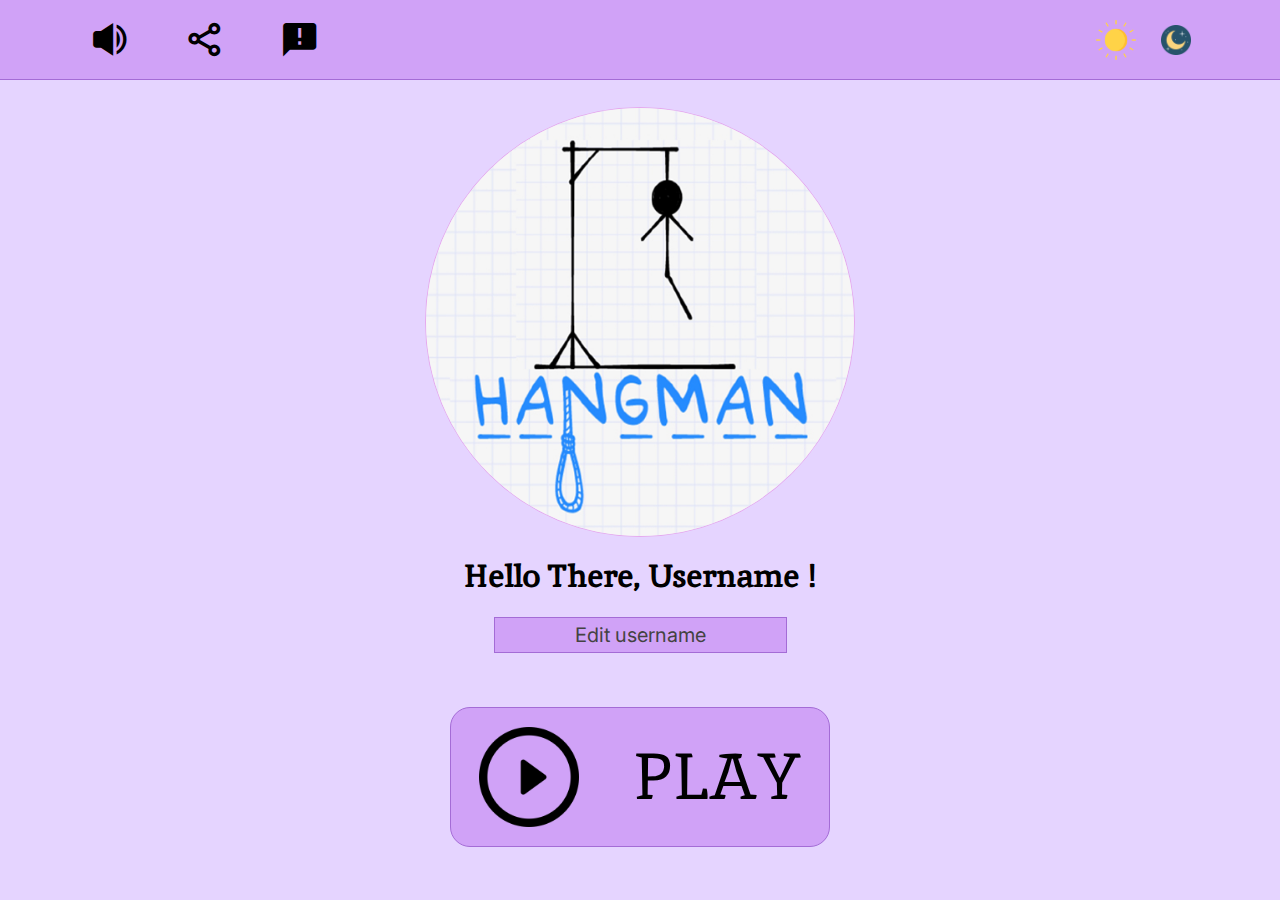
==== index.html @ b2bd3c47 "hangman game" ====
<!DOCTYPE html>
<html lang="en">
<head>
    <meta charset="UTF-8">
    <meta name="viewport" content="width=device-width, initial-scale=1.0">
    <title>Document</title>
    <link rel="stylesheet" href="./style.css">
    <link href='https://unpkg.com/boxicons@2.1.4/css/boxicons.min.css' rel='stylesheet'>
</head>
<body>

    <!-- username input box -->

    <form id="user-box" class="user-box-container">
        <div class="user-box">
            <label   for="username">Write your username :</label>
            <input placeholder="Write here" name="username" type="text" id="username">
            <div id="save">SAVE</div>
            <div id="cross-box">X</div>
        </div>
        
        
    </form>

    <!--Main home page -->

    <nav>
        <div class="settings"> 
            <i id="sound-icon" class='bx bxs-volume-full'></i>
            <i class='bx bx-share-alt' ></i>
            <i id="rule-icon" class='bx bxs-comment-error'></i>
        </div>
        <div class="light-theme">
            <img id="sun" src="./assets/sun.png" alt=""> 
            <img id="moon" src="./assets/half-moon.png" alt=""> 
        </div>
    </nav>
    <header>
        <div class="logo">
            <img src="./assets/handman-logo.jpg" alt="">
        </div>
        <h1>Hello There, Username !</h1>
        <div class="username">
            <span id="edit-username">Edit username</span>
        </div>
        <div id="play-border">
            <img src="./assets/play-button.png" alt="">
            <h1>PLAY</h1>
        </div>
    </header>

    <script src="./main.js"></script>
    
</body>
</html>
---- style.css ----
@import url('https://fonts.googleapis.com/css2?family=Inter:wght@300&display=swap');
@import url('https://fonts.googleapis.com/css2?family=Inika&display=swap');
*{
    margin: 0;
    padding: 0;
    box-sizing: border-box;
    font-family: 'Inter', sans-serif;
}
body{
    background-color:  #E5D4FF;
}
nav{
    background-color:  #D0A2F7;
    border-bottom:1px solid #a46cd6 ;
    color: black;
    width: 100vw;
    height: 80px;
    display: flex;
    justify-content: space-between;
    align-items: center;
    padding-inline: 5%;
}
.bx{
    padding: 10px;
}
.settings .bx{
    font-size: 40px;
    padding-inline: 2vw;
}

.light-theme{
    padding: 20px;
    font-size: 25px;
    display: flex;
}
.light-theme img{
    height: 40px;
}
#moon{
    padding: 5px;
    margin-left: 20px;
}
.logo{
    width: 430px;
    height: 430px;
    margin: auto;
    margin-top: 3vh;
    border-radius: 50%;
    border: 1px solid rgb(230, 169, 238);
}
.logo img{
    width: 100%;
    height: 100%;
    background-color: transparent;
    border-radius: 50%;
}
header h1{
    padding-top: 2vh;
    text-align: center;
    color: black;
    font-family: 'Inika', serif;
}
header .username{
    display: flex;
    justify-content: center ;
}
#edit-username{
    background-color:  #D0A2F7;
    border:1px solid #a46cd6 ;
    color: black;
    padding: 5px;
    margin-bottom: 6vh;
    padding-inline: 80px;
    font-size: 20px;
    margin-top: 20px;
    color: rgb(68, 66, 66);
    
}
.play-btn{
    display: flex;
    justify-content: center;
}
.bx-play-circle{
    font-size: 100px;
    color: black;
}
#play-border{
    background-color:  #D0A2F7;
    border:1px solid #a46cd6 ;
    height: 140px;
    width: 380px;
    margin: auto;
    border-radius: 20px;
    display: flex;
    align-items: center;
    justify-content: space-around;

}
#play-border img{
    height: 100px;
}
#play-border h1{
    font-size: 65px;
    font-weight:lighter;
    padding-bottom: 20px;
    font-family: 'Inika', serif;
    
}


 /* styling username input box */


.user-box-container{
    height: 100vh;
    width: 100vw;
    display: flex;
    justify-content: center;
    align-items: center;
    background-color: rgba(0, 0, 0, 0.788);
    position: absolute;
    display: none;
}
.user-box{
    width: 50vmax;
    height: 330px;
    display: flex;
    flex-direction: column;
    justify-content: space-around;
    background-color:  #D0A2F7;
    /* background-color:  rgba(255, 152, 255,0.753); */
    box-shadow: 0px 0px 10px 10px rgba(255, 101, 255, 0.753);
    padding-bottom: 30px;
    position: relative;
    border-radius: 10px;
}
.user-box label{
    text-align: center;
    padding: 15px;
    font-size: 40px;
}
.user-box input{
    width: 80%;
    height: 70px;
    margin-inline: 10%;
    border: 2px solid rgb(175, 175, 175);
    background-color: white;
    font-size: 25px;
    padding-left: 5%;
    border-radius: 10px;
    
}
#save{
    width: 80%;
    height: 70px;
    margin-inline: 10%;
    font-size: 25px;
    font-family: 'Inika', serif;
    border: 2px solid rgb(165, 165, 165);
    background-color:white;
    display: flex;
    align-items: center;
    justify-content: center;
    color: rgb(53, 51, 51);
    font-size: 45px;
    border-radius: 10px;
}
#cross-box{
    height: 60px;
    width: 80px;
    /* border: 1px solid #9453cc; */
    border-radius: 15%;
    position: absolute;
    top: 1vw;
    right: 1vw;
    /* background-color: #a46cd6; */
    background-color:  #E5D4FF;
    display: flex;
    align-items: center;
    justify-content: center;
    font-size: 35px;
}

/* styling game page */

.container{
    background-color:  #E5D4FF;
    height: 100vh;
    width: 100vw;
    display: flex;
    align-items: center;
    justify-content: center;
}
.container i{
    position: absolute;
    font-size: 60px;
    top: 1%;
}
.container .bxs-volume-full{
    left: 2%;
}
.container .bx-exit{
    right: 2%;
}
.semi-container{
    width: 100vw;
    display: flex;
    justify-content: space-around;
}
.boxs{
    border-radius: 20px;
    background-color:  #D0A2F7;
    border:1px solid #9d59d8 ;
    color: black;
}
.box1{
    height: 600px;
    width: 500px;
    margin-top: 40px;
    display: flex;
    align-items: center;
    justify-content: center;
    flex-wrap: wrap;

}
.box2{
    width: 900px;
    height: 700px;

}
.semi-container h1{
    text-align: center;
    padding-top: 20px;
    font-size: 40px;
    font-family: 'Inika', serif;
}
.box1 img{
    width: 20vw;
}
.box2 p{
    padding: 2%;
    font-size: 20px;
    font-weight: bold;
    text-align: center;
}
.chance-left{
    /* border: 2px solid red; */
    text-align: center;
}
.input-word{
    display: flex;
    justify-content: center;
    align-items: end;
    gap: 20px;
    list-style: none;
    /* border: 2px solid black; */
    margin-block: 10%;

}
.input-word .letter{
    border-bottom: 2px solid black;
    width: 35px;
    font-size: 25px;
    font-weight: 900;
    text-transform: uppercase;
    text-align: center; 
}

.keyboard {
    display: flex;  
    /* border: 2px solid red; */
    width: 80%;
    margin-inline: 10%;
    gap: 5px;   
    flex-wrap: wrap;   
    justify-content: center;
    margin-top: 10%;
    height: 28%;
    }
    
.keyboard button {
color: #fff;   
font-size: 1rem;   
font-weight: 600; 
cursor: pointer;   
outline: none;  
background:#754477; 
border-radius: 4px;
text-transform: uppercase;
width: calc(100% / 9 - 5px);
padding: 5px;
padding-block: 10px;
}














/* result page styling */

.result-pg{
    height: 100vh;
    width: 100vw;
    display: flex;
    justify-content: center;
    align-items: center;
    background-color: rgba(0, 0, 0, 0.788);
    position: absolute;
    display: none  ;
}
.result{
    width: 30vmax;
    height: 530px;
    background-color:  #D0A2F7;
    box-shadow: 0px 0px 10px 10px rgba(238, 21, 21, 0.753);
    padding-bottom: 30px;
    position: relative;
    border-radius: 10px;
}
.result img{
    height: 60%;
    width: 50%;
    margin-left: 25%;
}
.result h1{
    text-align: center;
    font-family: 'Inika', serif;
    padding-top: 5px;
    margin-left: 25px;
}
.result h2{
    text-align: center;
    margin-top: 5%;
}
h2 span{
    padding-left: 5%;
    color: red;
}
.result-option{
    padding-top: 5%;
    display: flex;
    align-items: center;
    justify-content: space-between;
    padding-inline: 5%;
}
.result-option img{
    height: 60px;
    width: 60px;
}
.result-option h3{
    padding-inline: 20px;
}

/* right answer result page */

#right-answer{
    display: none;
}
#right-answer span{
    color: rgb(13, 148, 13);
}
#right-answer .result{
    box-shadow: 0px 0px 10px 10px rgba(98, 245, 130, 0.753);
}







 


















/* styling instruction page */
.rule-page{
    height: 100vh;
    width: 100vw;
}
.heading-nav{
    width: 100vw;
    /* border: 2px solid red; */
    margin: auto;
    display: flex;
    justify-content: end;
    padding-block: 2vw;
    background-color:  #D0A2F7;
    position: relative;
}
.heading-nav .bx-info-circle {
    font-size: 90px;
    background-color:#E5D4FF;
    border: 1px solid  #D0A2F7;
    position: absolute;
    bottom:-6vh;
    left: 6vw;
}
.head{
  
    display: flex;
    justify-content: center;
    align-items: center;
    /* padding-inline: 5vw; */
    font-size: 70px;
    font-family: 'Inika', serif;

}
.exit{
    display: flex;
    flex-direction: column;
    justify-content: center;
    align-items: center;
}
.exit i{
    font-size: 70px;
}
.list-bx{
    border:1px solid #a46cd6 ;
    background-color:  #D0A2F7;
    border-radius: 30px;
    padding: 4vw;
    margin: 20px;
}
.info-box{
    margin-top: 15vh;
    padding-inline: 5vw;
}
.info-box .box{
    display: flex;
    justify-content: space-around;
    flex-wrap: wrap;
    font-size: 31px;
    width: 90vw;
    padding: 20px;
}
.info-box h1{
    border:1px solid #a46cd6 ;
    background-color:  #ae66e0;
    box-shadow: 0px 0px 10px 10px rgba(184, 47, 226, 0.753);
    padding: 1vw;
    border-radius: 20px;
    width: fit-content;
}
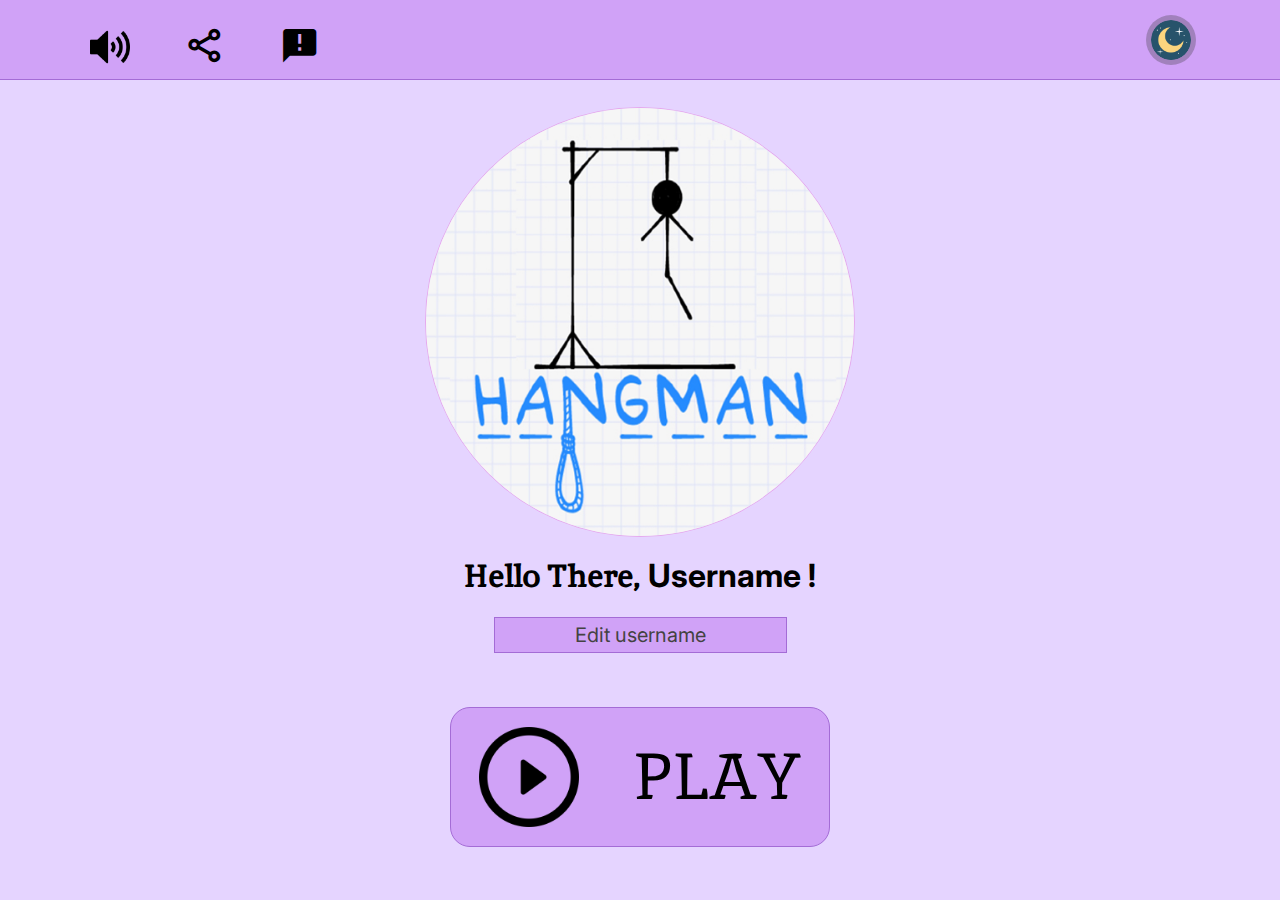
==== commit eb734b0d: "Functional HangMan" ====
--- a/index.html
+++ b/index.html
@@ -26,12 +26,12 @@
 
     <nav>
         <div class="settings"> 
-            <i id="sound-icon" class='bx bxs-volume-full'></i>
-            <i class='bx bx-share-alt' ></i>
+            <!-- <i id="sound-icon" class='bx bxs-volume-full'></i> -->
+            <img id="sound-icon" src="./assets/volume.png" alt="">
+            <i onclick="share()" class='bx bx-share-alt' ></i>
             <i id="rule-icon" class='bx bxs-comment-error'></i>
         </div>
         <div class="light-theme">
-            <img id="sun" src="./assets/sun.png" alt=""> 
             <img id="moon" src="./assets/half-moon.png" alt=""> 
         </div>
     </nav>
@@ -39,7 +39,7 @@
         <div class="logo">
             <img src="./assets/handman-logo.jpg" alt="">
         </div>
-        <h1>Hello There, Username !</h1>
+        <h1>Hello There, <span id="name-value">Username !</span></h1>
         <div class="username">
             <span id="edit-username">Edit username</span>
         </div>
--- a/style.css
+++ b/style.css
@@ -27,18 +27,27 @@
     font-size: 40px;
     padding-inline: 2vw;
 }
-
+#sound-icon{
+    padding: 10px;
+    height: 60px;
+    padding-inline: 2vw;
+    
+    position: relative;
+    bottom: -14px;
+}
 .light-theme{
     padding: 20px;
     font-size: 25px;
     display: flex;
 }
 .light-theme img{
-    height: 40px;
+    height: 50px;
 }
 #moon{
     padding: 5px;
     margin-left: 20px;
+    border-radius: 50%;
+    background-color: rgba(54, 53, 53, 0.3);
 }
 .logo{
     width: 430px;
@@ -76,6 +85,9 @@
     color: rgb(68, 66, 66);
     
 }
+#edit-username:hover{
+    cursor: pointer;
+}
 .play-btn{
     display: flex;
     justify-content: center;
@@ -83,6 +95,9 @@
 .bx-play-circle{
     font-size: 100px;
     color: black;
+}
+#play-border:hover{
+    cursor: pointer;
 }
 #play-border{
     background-color:  #D0A2F7;
@@ -184,7 +199,6 @@
 /* styling game page */
 
 .container{
-    background-color:  #E5D4FF;
     height: 100vh;
     width: 100vw;
     display: flex;
@@ -196,7 +210,10 @@
     font-size: 60px;
     top: 1%;
 }
-.container .bxs-volume-full{
+#game-music{
+    height: 54px;
+    position: absolute;
+    top: 1%;
     left: 2%;
 }
 .container .bx-exit{
@@ -292,14 +309,11 @@
 padding-block: 10px;
 }
 
-
-
-
-
-
-
-
-
+.keyboard button:hover{
+    background:#502352;
+    cursor: pointer;
+
+}
 
 
 
